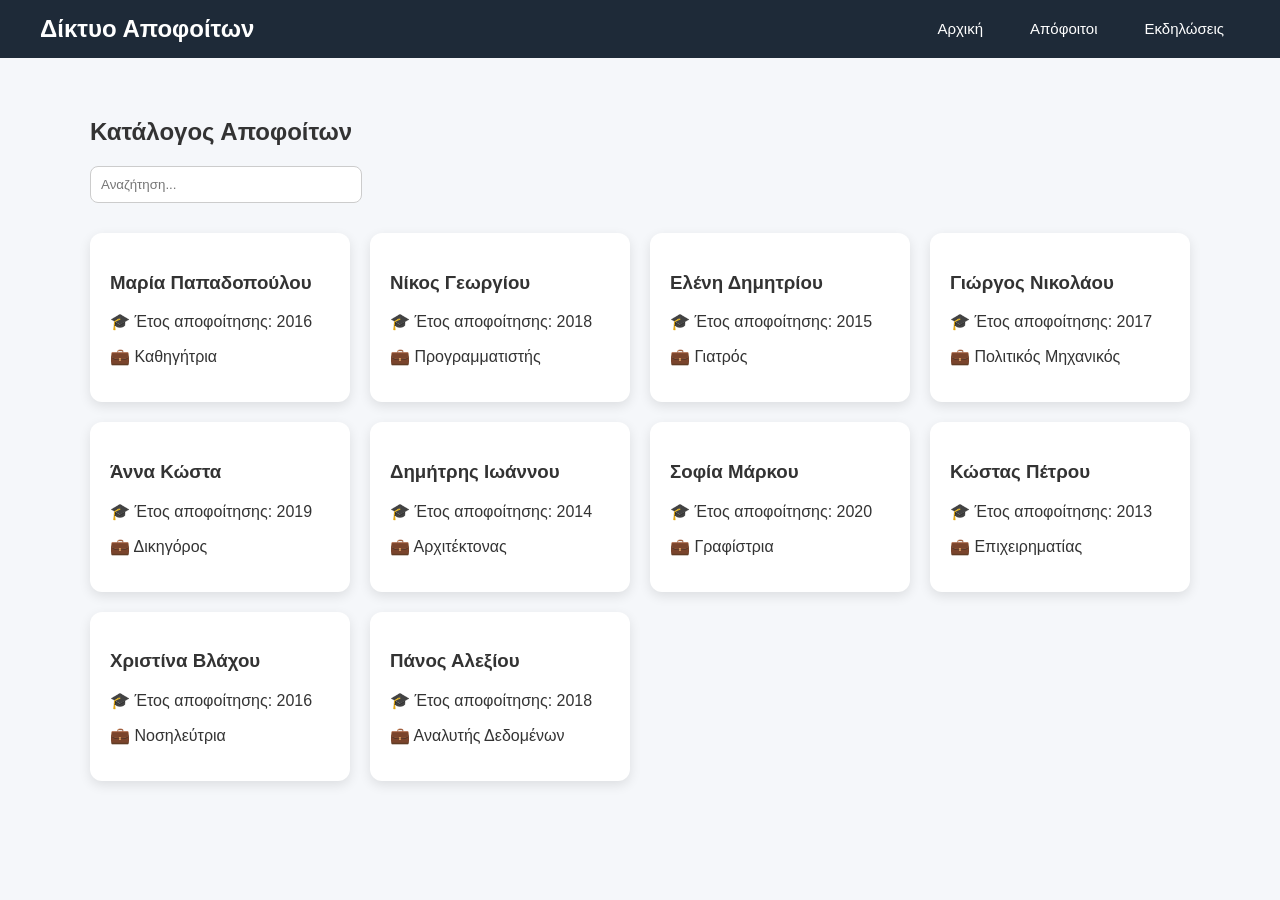
==== alumni.html @ 1ee9da56 "Initial connmmit to SIT" ====
<!DOCTYPE html>
<html lang="el">
<head>
  <meta charset="UTF-8">
  <title>Απόφοιτοι</title>
  <link rel="stylesheet" href="assets/css/style.css">
</head>

<body>

<nav>
  <h2>Δίκτυο Αποφοίτων</h2>
  <ul>
    <li><a href="index.html">Αρχική</a></li>
    <li><a href="alumni.html">Απόφοιτοι</a></li>
    <li><a href="events.html">Εκδηλώσεις</a></li>
  </ul>
</nav>

<section class="page">
  <h2>Κατάλογος Αποφοίτων</h2>

  <div class="search-container">
    <input 
        type="text" 
        id="search" 
        placeholder="Αναζήτηση..." 
        oninput="searchAlumni()">
  </div>

  <div id="alumniList" class="grid"></div>
</section>

<script src="assets/js/script.js"></script>

</body>
</html>
---- assets/css/style.css ----
/* =========================
   BASE
========================= */

body {
  font-family: 'Inter', sans-serif;
  margin: 0;
  background: #f5f7fa;
  color: #333;
}

/* =========================
   NAVBAR (MODERN)
========================= */

nav {
  background: #1e2a38;
  color: white;
  padding: 15px 40px;
  display: flex;
  justify-content: space-between;
  align-items: center;
}

nav h2 {
  margin: 0;
  font-weight: 600;
}

/* MENU */
nav ul {
  list-style: none;
  display: flex;
  gap: 15px;
  margin: 0;
  padding: 0;
}

/* LINKS */
nav a {
  text-decoration: none;
  color: white;
  padding: 8px 16px;
  border-radius: 8px;
  font-size: 15px;
  transition: all 0.3s ease;
}

/* HOVER */
nav a:hover {
  background: rgba(255,255,255,0.1);
  color: #00bcd4;
}

/* ACTIVE LINK */
nav a.active {
  background: #00bcd4;
  color: white;
}

/* =========================
   HERO
========================= */

.hero {
  background: linear-gradient(135deg, #1e2a38, #00bcd4);
  color: white;
  padding: 70px 20px;
  text-align: center;
}

.hero h1 {
  margin-bottom: 10px;
}

.hero p {
  opacity: 0.9;
}

/* =========================
   HISTORY SECTION
========================= */

.history {
  padding: 80px 20px;
  background: linear-gradient(to bottom, #f5f7fa, #eef2f7);
}

.history-container {
  max-width: 1100px;
  margin: 0 auto;
  display: grid;
  grid-template-columns: 1fr 1fr;
  gap: 40px;
  align-items: center;
}

/* TEXT CARD */
.history-text {
  background: rgba(255, 255, 255, 0.9);
  backdrop-filter: blur(6px);
  padding: 30px 35px;
  border-radius: 16px;
  box-shadow: 0 10px 30px rgba(0,0,0,0.08);
  transition: 0.3s;
}

.history-text:hover {
  transform: translateY(-3px);
  box-shadow: 0 15px 40px rgba(0,0,0,0.12);
}

.history-text h2 {
  font-size: 28px;
  margin-bottom: 15px;
  color: #1e2a38;
}

.history-text p {
  line-height: 1.7;
  color: #555;
}

/* IMAGE */
.history-image {
  display: flex;
  justify-content: center;
}

/* =========================
   PAGE CONTENT
========================= */

.page {
  max-width: 1100px;
  margin: 0 auto;
  padding: 40px 20px;
}

/* =========================
   CARDS
========================= */

.card {
  background: white;
  padding: 20px;
  border-radius: 12px;
  box-shadow: 0 4px 12px rgba(0,0,0,0.1);
  transition: all 0.3s ease;
}

.card:hover {
  background: linear-gradient(135deg, #00bcd4, #1e2a38);
  color: white;
  transform: translateY(-5px);
  box-shadow: 0 8px 20px rgba(0,188,212,0.4);
}

/* =========================
   GRID
========================= */

.grid {
  display: grid;
  grid-template-columns: repeat(auto-fit, minmax(250px, 1fr));
  gap: 20px;
}

/* =========================
   CAROUSEL
========================= */

.carousel {
  position: relative;
  max-width: 100%;
}

.carousel img {
  width: 100%;
  border-radius: 12px;
  box-shadow: 0 4px 12px rgba(0,0,0,0.2);
}

/* BUTTONS */
.carousel-buttons {
  position: absolute;
  top: 50%;
  width: 100%;
  display: flex;
  justify-content: space-between;
  transform: translateY(-50%);
}

.carousel-buttons button {
  background: rgba(0,0,0,0.5);
  color: white;
  border: none;
  padding: 10px 15px;
  cursor: pointer;
  border-radius: 50%;
  font-size: 18px;
  transition: 0.3s;
}

.carousel-buttons button:hover {
  background: #00bcd4;
}

/* =========================
   SEARCH
========================= */
.search-container {
  margin-bottom: 30px;
}

input {
  padding: 10px;
  width: 250px;
  border-radius: 8px;
  border: 1px solid #ccc;
  outline: none;
  transition: 0.2s;
}

input:focus {
  border-color: #00bcd4;
  box-shadow: 0 0 5px rgba(0,188,212,0.4);
}

/* =========================
   RESPONSIVE
========================= */

@media (max-width: 768px) {
  .history-container {
    grid-template-columns: 1fr;
    text-align: center;
  }

  nav {
    flex-direction: column;
    gap: 10px;
  }
}
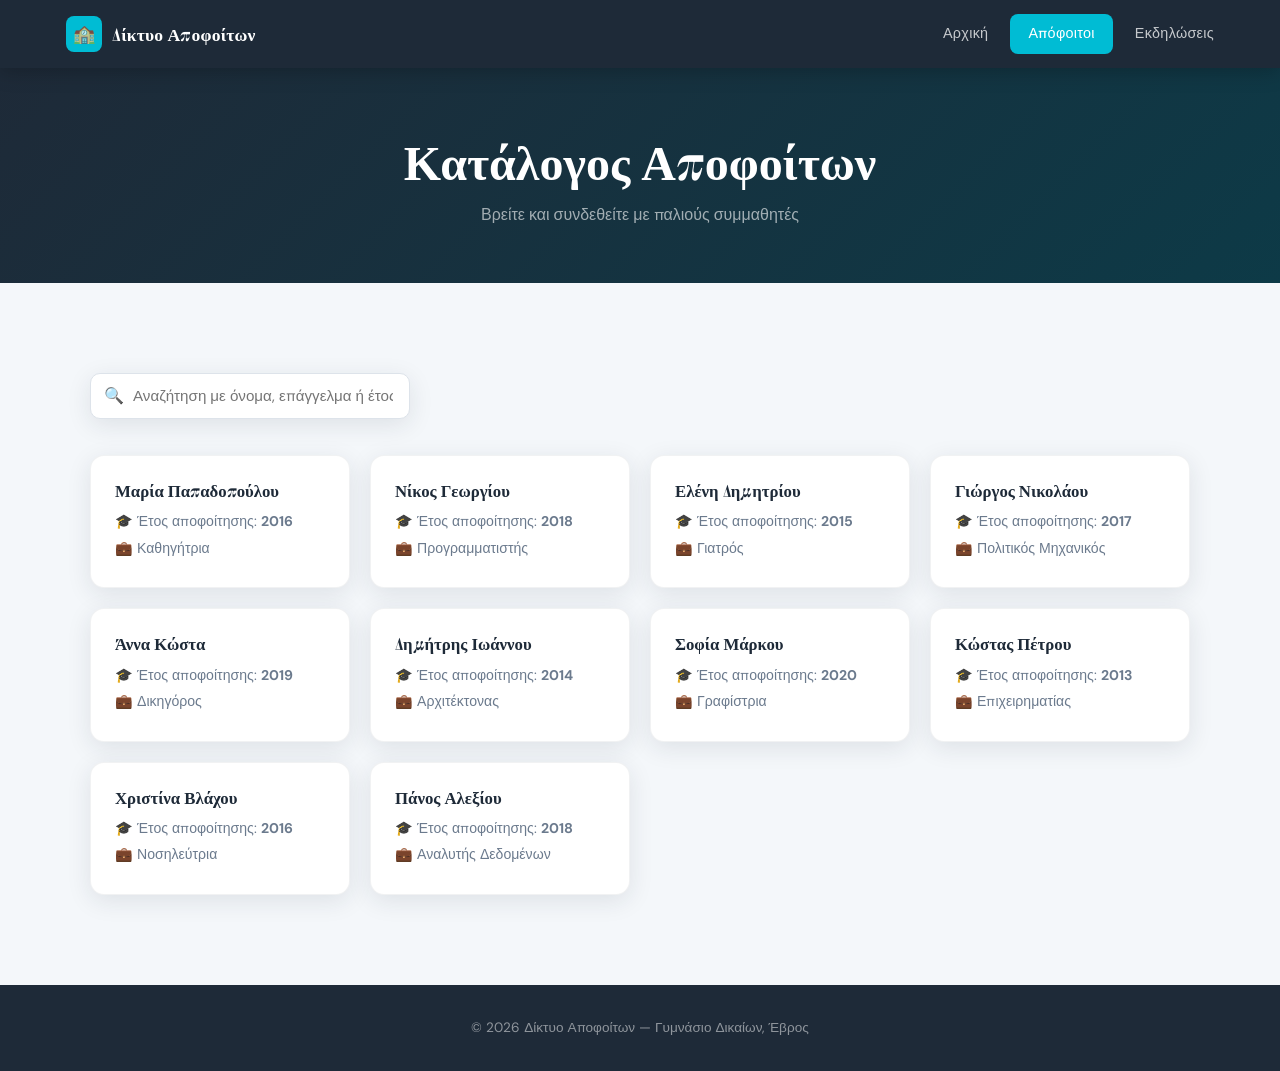
==== commit 8bd6ea0e: "Updating with new version build from claude" ====
--- a/alumni.html
+++ b/alumni.html
@@ -2,36 +2,53 @@
 <html lang="el">
 <head>
   <meta charset="UTF-8">
-  <title>Απόφοιτοι</title>
+  <meta name="viewport" content="width=device-width, initial-scale=1.0">
+  <title>Απόφοιτοι — Γυμνάσιο Δικαίων</title>
   <link rel="stylesheet" href="assets/css/style.css">
 </head>
-
 <body>
 
-<nav>
-  <h2>Δίκτυο Αποφοίτων</h2>
-  <ul>
-    <li><a href="index.html">Αρχική</a></li>
-    <li><a href="alumni.html">Απόφοιτοι</a></li>
-    <li><a href="events.html">Εκδηλώσεις</a></li>
-  </ul>
-</nav>
+  <!-- NAVBAR -->
+  <nav>
+    <a href="index.html" class="nav-brand">
+      <div class="nav-brand-icon">🏫</div>
+      <h2>Δίκτυο Αποφοίτων</h2>
+    </a>
+    <ul>
+      <li><a href="index.html">Αρχική</a></li>
+      <li><a href="alumni.html">Απόφοιτοι</a></li>
+      <li><a href="events.html">Εκδηλώσεις</a></li>
+    </ul>
+  </nav>
 
-<section class="page">
-  <h2>Κατάλογος Αποφοίτων</h2>
-
-  <div class="search-container">
-    <input 
-        type="text" 
-        id="search" 
-        placeholder="Αναζήτηση..." 
-        oninput="searchAlumni()">
+  <!-- PAGE HEADER -->
+  <div class="page-header">
+    <h1>Κατάλογος Αποφοίτων</h1>
+    <p>Βρείτε και συνδεθείτε με παλιούς συμμαθητές</p>
   </div>
 
-  <div id="alumniList" class="grid"></div>
-</section>
+  <!-- ALUMNI LIST -->
+  <section>
+    <div class="section-inner">
+      <div class="search-container">
+        <div class="search-wrapper">
+          <span class="search-icon">🔍</span>
+          <input
+            type="text"
+            id="search"
+            placeholder="Αναζήτηση με όνομα, επάγγελμα ή έτος..."
+            oninput="searchAlumni()">
+        </div>
+      </div>
+      <div id="alumniList" class="grid"></div>
+    </div>
+  </section>
 
-<script src="assets/js/script.js"></script>
+  <!-- FOOTER -->
+  <footer>
+    <p>© 2026 Δίκτυο Αποφοίτων — Γυμνάσιο Δικαίων, Έβρος</p>
+  </footer>
 
+  <script src="assets/js/script.js"></script>
 </body>
-</html>+</html>
--- a/assets/css/style.css
+++ b/assets/css/style.css
@@ -1,159 +1,747 @@
+/* =========================
+   CSS VARIABLES
+========================= */
+
+@import url('https://fonts.googleapis.com/css2?family=Playfair+Display:wght@400;700&family=DM+Sans:wght@300;400;500;600&display=swap');
+
+:root {
+  --navy:       #1e2a38;
+  --navy-light: #2c3e52;
+  --cyan:       #00bcd4;
+  --cyan-dark:  #0097a7;
+  --cyan-glow:  rgba(0, 188, 212, 0.25);
+  --bg:         #f4f7fa;
+  --bg-card:    #ffffff;
+  --text:       #1e2a38;
+  --text-muted: #6b7a8d;
+  --radius:     14px;
+  --shadow:     0 6px 24px rgba(30, 42, 56, 0.10);
+  --shadow-lg:  0 16px 48px rgba(30, 42, 56, 0.16);
+  --transition: 0.3s cubic-bezier(0.4, 0, 0.2, 1);
+}
+
 /* =========================
    BASE
 ========================= */
 
+*, *::before, *::after { box-sizing: border-box; margin: 0; padding: 0; }
+
+html { scroll-behavior: smooth; }
+
 body {
-  font-family: 'Inter', sans-serif;
-  margin: 0;
-  background: #f5f7fa;
-  color: #333;
-}
-
-/* =========================
-   NAVBAR (MODERN)
+  font-family: 'DM Sans', sans-serif;
+  background: var(--bg);
+  color: var(--text);
+  line-height: 1.6;
+  -webkit-font-smoothing: antialiased;
+}
+
+h1, h2, h3 { font-family: 'Playfair Display', serif; line-height: 1.2; }
+
+/* =========================
+   NAVBAR
 ========================= */
 
 nav {
-  background: #1e2a38;
-  color: white;
-  padding: 15px 40px;
+  background: var(--navy);
+  padding: 0 48px;
   display: flex;
   justify-content: space-between;
   align-items: center;
-}
-
-nav h2 {
-  margin: 0;
-  font-weight: 600;
-}
-
-/* MENU */
+  position: sticky;
+  top: 0;
+  z-index: 100;
+  height: 68px;
+  box-shadow: 0 2px 20px rgba(0,0,0,0.25);
+}
+
+.nav-brand {
+  display: flex;
+  align-items: center;
+  gap: 10px;
+  text-decoration: none;
+}
+
+.nav-brand-icon {
+  width: 36px;
+  height: 36px;
+  background: var(--cyan);
+  border-radius: 8px;
+  display: flex;
+  align-items: center;
+  justify-content: center;
+  font-size: 18px;
+  flex-shrink: 0;
+}
+
+.nav-brand h2 {
+  color: white;
+  font-family: 'Playfair Display', serif;
+  font-size: 1.1rem;
+  font-weight: 700;
+  letter-spacing: 0.01em;
+}
+
 nav ul {
   list-style: none;
   display: flex;
-  gap: 15px;
-  margin: 0;
-  padding: 0;
-}
-
-/* LINKS */
+  gap: 4px;
+}
+
 nav a {
   text-decoration: none;
-  color: white;
-  padding: 8px 16px;
+  color: rgba(255,255,255,0.75);
+  padding: 8px 18px;
   border-radius: 8px;
-  font-size: 15px;
-  transition: all 0.3s ease;
-}
-
-/* HOVER */
+  font-size: 0.9rem;
+  font-weight: 500;
+  letter-spacing: 0.02em;
+  transition: var(--transition);
+  display: block;
+}
+
 nav a:hover {
-  background: rgba(255,255,255,0.1);
-  color: #00bcd4;
-}
-
-/* ACTIVE LINK */
+  background: rgba(255,255,255,0.08);
+  color: white;
+}
+
 nav a.active {
-  background: #00bcd4;
-  color: white;
-}
-
-/* =========================
-   HERO
+  background: var(--cyan);
+  color: white;
+}
+
+/* =========================
+   HERO — ANIMATED GRADIENT
 ========================= */
 
 .hero {
-  background: linear-gradient(135deg, #1e2a38, #00bcd4);
-  color: white;
-  padding: 70px 20px;
+  position: relative;
+  min-height: 88vh;
+  display: flex;
+  align-items: center;
+  justify-content: center;
   text-align: center;
+  overflow: hidden;
+  background: var(--navy);
+}
+
+.hero-bg {
+  position: absolute;
+  inset: 0;
+  background: linear-gradient(135deg, #1e2a38 0%, #0d3a47 35%, #00bcd4 70%, #1e2a38 100%);
+  background-size: 400% 400%;
+  animation: gradientShift 10s ease infinite;
+}
+
+@keyframes gradientShift {
+  0%   { background-position: 0% 50%; }
+  50%  { background-position: 100% 50%; }
+  100% { background-position: 0% 50%; }
+}
+
+/* Subtle noise texture overlay */
+.hero-bg::after {
+  content: '';
+  position: absolute;
+  inset: 0;
+  background-image: url("data:image/svg+xml,%3Csvg viewBox='0 0 256 256' xmlns='http://www.w3.org/2000/svg'%3E%3Cfilter id='noise'%3E%3CfeTurbulence type='fractalNoise' baseFrequency='0.9' numOctaves='4' stitchTiles='stitch'/%3E%3C/filter%3E%3Crect width='100%25' height='100%25' filter='url(%23noise)' opacity='0.04'/%3E%3C/svg%3E");
+  opacity: 0.4;
+  pointer-events: none;
+}
+
+.hero-content {
+  position: relative;
+  z-index: 2;
+  max-width: 720px;
+  padding: 40px 24px;
+  animation: heroFadeUp 1s ease both;
+}
+
+@keyframes heroFadeUp {
+  from { opacity: 0; transform: translateY(30px); }
+  to   { opacity: 1; transform: translateY(0); }
+}
+
+.hero-eyebrow {
+  display: inline-block;
+  background: var(--cyan-glow);
+  border: 1px solid rgba(0, 188, 212, 0.4);
+  color: var(--cyan);
+  font-size: 0.75rem;
+  font-weight: 600;
+  letter-spacing: 0.15em;
+  text-transform: uppercase;
+  padding: 6px 16px;
+  border-radius: 100px;
+  margin-bottom: 24px;
 }
 
 .hero h1 {
-  margin-bottom: 10px;
+  font-size: clamp(2.4rem, 5vw, 4rem);
+  color: white;
+  margin-bottom: 20px;
+  text-shadow: 0 2px 20px rgba(0,0,0,0.3);
 }
 
 .hero p {
-  opacity: 0.9;
-}
-
-/* =========================
-   HISTORY SECTION
-========================= */
-
-.history {
-  padding: 80px 20px;
-  background: linear-gradient(to bottom, #f5f7fa, #eef2f7);
-}
-
-.history-container {
+  font-size: 1.15rem;
+  color: rgba(255,255,255,0.75);
+  max-width: 520px;
+  margin: 0 auto 36px;
+}
+
+.hero-actions {
+  display: flex;
+  gap: 14px;
+  justify-content: center;
+  flex-wrap: wrap;
+}
+
+.btn {
+  display: inline-block;
+  padding: 13px 28px;
+  border-radius: 10px;
+  font-family: 'DM Sans', sans-serif;
+  font-size: 0.95rem;
+  font-weight: 600;
+  text-decoration: none;
+  cursor: pointer;
+  border: none;
+  transition: var(--transition);
+}
+
+.btn-primary {
+  background: var(--cyan);
+  color: white;
+  box-shadow: 0 4px 16px rgba(0, 188, 212, 0.4);
+}
+
+.btn-primary:hover {
+  background: var(--cyan-dark);
+  transform: translateY(-2px);
+  box-shadow: 0 8px 24px rgba(0, 188, 212, 0.5);
+}
+
+.btn-outline {
+  background: transparent;
+  color: white;
+  border: 1.5px solid rgba(255,255,255,0.35);
+}
+
+.btn-outline:hover {
+  background: rgba(255,255,255,0.08);
+  border-color: white;
+  transform: translateY(-2px);
+}
+
+.hero-scroll {
+  position: absolute;
+  bottom: 28px;
+  left: 50%;
+  transform: translateX(-50%);
+  z-index: 2;
+  display: flex;
+  flex-direction: column;
+  align-items: center;
+  gap: 6px;
+  color: rgba(255,255,255,0.4);
+  font-size: 0.7rem;
+  letter-spacing: 0.1em;
+  text-transform: uppercase;
+  animation: bounce 2s ease infinite;
+}
+
+.hero-scroll span { font-size: 1.2rem; }
+
+@keyframes bounce {
+  0%, 100% { transform: translateX(-50%) translateY(0); }
+  50%       { transform: translateX(-50%) translateY(6px); }
+}
+
+/* =========================
+   STATS BAR
+========================= */
+
+.stats {
+  background: var(--navy);
+  padding: 0;
+}
+
+.stats-inner {
+  display: grid;
+  grid-template-columns: repeat(4, 1fr);
   max-width: 1100px;
   margin: 0 auto;
+}
+
+.stat-item {
+  padding: 32px 20px;
+  text-align: center;
+  border-right: 1px solid rgba(255,255,255,0.06);
+  position: relative;
+}
+
+.stat-item:last-child { border-right: none; }
+
+.stat-number {
+  font-family: 'Playfair Display', serif;
+  font-size: 2.4rem;
+  font-weight: 700;
+  color: var(--cyan);
+  display: block;
+  line-height: 1;
+  margin-bottom: 6px;
+}
+
+.stat-label {
+  font-size: 0.8rem;
+  color: rgba(255,255,255,0.5);
+  letter-spacing: 0.08em;
+  text-transform: uppercase;
+  font-weight: 500;
+}
+
+/* =========================
+   SECTION SHARED
+========================= */
+
+section { padding: 90px 24px; }
+
+.section-inner {
+  max-width: 1100px;
+  margin: 0 auto;
+}
+
+.section-header {
+  margin-bottom: 52px;
+}
+
+.section-header.centered { text-align: center; }
+
+.section-eyebrow {
+  display: inline-block;
+  color: var(--cyan);
+  font-size: 0.75rem;
+  font-weight: 600;
+  letter-spacing: 0.15em;
+  text-transform: uppercase;
+  margin-bottom: 10px;
+}
+
+.section-header h2 {
+  font-size: clamp(1.8rem, 3.5vw, 2.6rem);
+  color: var(--navy);
+  margin-bottom: 14px;
+}
+
+.section-header p {
+  font-size: 1rem;
+  color: var(--text-muted);
+  max-width: 540px;
+}
+
+.section-header.centered p { margin: 0 auto; }
+
+/* =========================
+   HISTORY SECTION
+========================= */
+
+.history { background: white; }
+
+.history-grid {
   display: grid;
   grid-template-columns: 1fr 1fr;
-  gap: 40px;
-  align-items: center;
-}
-
-/* TEXT CARD */
-.history-text {
-  background: rgba(255, 255, 255, 0.9);
+  gap: 60px;
+  align-items: center;
+}
+
+.history-text p {
+  color: var(--text-muted);
+  line-height: 1.8;
+  margin-bottom: 16px;
+  font-size: 0.97rem;
+}
+
+.history-text p:last-child { margin-bottom: 0; }
+
+/* =========================
+   CAROUSEL
+========================= */
+
+.carousel {
+  position: relative;
+  border-radius: var(--radius);
+  overflow: hidden;
+  box-shadow: var(--shadow-lg);
+}
+
+.carousel img {
+  width: 100%;
+  height: 380px;
+  object-fit: cover;
+  display: block;
+  transition: opacity 0.5s ease;
+}
+
+.carousel-buttons {
+  position: absolute;
+  top: 50%;
+  width: 100%;
+  display: flex;
+  justify-content: space-between;
+  transform: translateY(-50%);
+  padding: 0 14px;
+  pointer-events: none;
+}
+
+.carousel-buttons button {
+  background: rgba(30, 42, 56, 0.65);
   backdrop-filter: blur(6px);
-  padding: 30px 35px;
-  border-radius: 16px;
-  box-shadow: 0 10px 30px rgba(0,0,0,0.08);
-  transition: 0.3s;
-}
-
-.history-text:hover {
-  transform: translateY(-3px);
-  box-shadow: 0 15px 40px rgba(0,0,0,0.12);
-}
-
-.history-text h2 {
-  font-size: 28px;
-  margin-bottom: 15px;
-  color: #1e2a38;
-}
-
-.history-text p {
+  color: white;
+  border: none;
+  width: 40px;
+  height: 40px;
+  cursor: pointer;
+  border-radius: 50%;
+  font-size: 16px;
+  pointer-events: all;
+  transition: var(--transition);
+  display: flex;
+  align-items: center;
+  justify-content: center;
+}
+
+.carousel-buttons button:hover { background: var(--cyan); }
+
+.carousel-dots {
+  position: absolute;
+  bottom: 12px;
+  left: 50%;
+  transform: translateX(-50%);
+  display: flex;
+  gap: 6px;
+}
+
+.carousel-dot {
+  width: 7px;
+  height: 7px;
+  border-radius: 50%;
+  background: rgba(255,255,255,0.4);
+  cursor: pointer;
+  transition: var(--transition);
+}
+
+.carousel-dot.active {
+  background: var(--cyan);
+  width: 20px;
+  border-radius: 4px;
+}
+
+/* =========================
+   LOCAL HISTORY SECTION
+========================= */
+
+.local-history { background: var(--bg); }
+
+.local-history-grid {
+  display: grid;
+  grid-template-columns: repeat(auto-fit, minmax(280px, 1fr));
+  gap: 24px;
+  margin-top: 8px;
+}
+
+.place-card {
+  background: white;
+  border-radius: var(--radius);
+  padding: 28px 24px;
+  box-shadow: var(--shadow);
+  border-top: 3px solid transparent;
+  transition: var(--transition);
+}
+
+.place-card:hover {
+  border-top-color: var(--cyan);
+  transform: translateY(-4px);
+  box-shadow: var(--shadow-lg);
+}
+
+.place-icon {
+  font-size: 2rem;
+  margin-bottom: 14px;
+  display: block;
+}
+
+.place-card h3 {
+  font-size: 1.1rem;
+  color: var(--navy);
+  margin-bottom: 8px;
+}
+
+.place-card p {
+  font-size: 0.88rem;
+  color: var(--text-muted);
   line-height: 1.7;
-  color: #555;
-}
-
-/* IMAGE */
-.history-image {
-  display: flex;
+}
+
+/* =========================
+   PHOTO GALLERY
+========================= */
+
+.gallery { background: white; }
+
+.gallery-grid {
+  display: grid;
+  grid-template-columns: repeat(3, 1fr);
+  grid-template-rows: auto;
+  gap: 16px;
+}
+
+.gallery-item {
+  border-radius: var(--radius);
+  overflow: hidden;
+  cursor: pointer;
+  position: relative;
+  aspect-ratio: 4/3;
+}
+
+.gallery-item:first-child {
+  grid-column: span 2;
+  aspect-ratio: 16/9;
+}
+
+.gallery-item img {
+  width: 100%;
+  height: 100%;
+  object-fit: cover;
+  transition: transform 0.5s ease;
+  display: block;
+}
+
+.gallery-item:hover img { transform: scale(1.04); }
+
+.gallery-overlay {
+  position: absolute;
+  inset: 0;
+  background: linear-gradient(to top, rgba(30,42,56,0.7) 0%, transparent 60%);
+  opacity: 0;
+  transition: var(--transition);
+  display: flex;
+  align-items: flex-end;
+  padding: 18px;
+}
+
+.gallery-item:hover .gallery-overlay { opacity: 1; }
+
+.gallery-overlay span {
+  color: white;
+  font-size: 0.85rem;
+  font-weight: 500;
+}
+
+/* Lightbox */
+.lightbox {
+  display: none;
+  position: fixed;
+  inset: 0;
+  background: rgba(10, 15, 22, 0.95);
+  z-index: 1000;
+  align-items: center;
   justify-content: center;
 }
 
-/* =========================
-   PAGE CONTENT
-========================= */
-
-.page {
-  max-width: 1100px;
-  margin: 0 auto;
-  padding: 40px 20px;
-}
-
-/* =========================
-   CARDS
+.lightbox.open { display: flex; }
+
+.lightbox img {
+  max-width: 90vw;
+  max-height: 85vh;
+  object-fit: contain;
+  border-radius: 8px;
+  box-shadow: 0 30px 80px rgba(0,0,0,0.5);
+}
+
+.lightbox-close {
+  position: absolute;
+  top: 20px;
+  right: 24px;
+  background: none;
+  border: none;
+  color: white;
+  font-size: 2rem;
+  cursor: pointer;
+  opacity: 0.7;
+  transition: var(--transition);
+  line-height: 1;
+}
+
+.lightbox-close:hover { opacity: 1; }
+
+/* =========================
+   CARDS (alumni page)
 ========================= */
 
 .card {
+  background: var(--bg-card);
+  padding: 24px;
+  border-radius: var(--radius);
+  box-shadow: var(--shadow);
+  transition: var(--transition);
+  border: 1px solid rgba(30,42,56,0.06);
+}
+
+.card:hover {
+  background: linear-gradient(135deg, var(--cyan), var(--navy));
+  color: white;
+  transform: translateY(-5px);
+  box-shadow: 0 12px 32px var(--cyan-glow);
+  border-color: transparent;
+}
+
+.card:hover p { color: rgba(255,255,255,0.8); }
+
+.card h3 {
+  font-size: 1.05rem;
+  margin-bottom: 10px;
+  color: var(--navy);
+}
+
+.card:hover h3 { color: white; }
+
+.card p {
+  font-size: 0.88rem;
+  color: var(--text-muted);
+  margin-bottom: 4px;
+}
+
+/* =========================
+   SEARCH
+========================= */
+
+.search-container { margin-bottom: 36px; }
+
+.search-wrapper {
+  position: relative;
+  display: inline-block;
+}
+
+.search-icon {
+  position: absolute;
+  left: 14px;
+  top: 50%;
+  transform: translateY(-50%);
+  color: var(--text-muted);
+  font-size: 1rem;
+  pointer-events: none;
+}
+
+input[type="text"] {
+  padding: 12px 16px 12px 42px;
+  width: 320px;
+  border-radius: 10px;
+  border: 1.5px solid #dde3ea;
+  font-family: 'DM Sans', sans-serif;
+  font-size: 0.95rem;
   background: white;
-  padding: 20px;
-  border-radius: 12px;
-  box-shadow: 0 4px 12px rgba(0,0,0,0.1);
-  transition: all 0.3s ease;
-}
-
-.card:hover {
-  background: linear-gradient(135deg, #00bcd4, #1e2a38);
-  color: white;
-  transform: translateY(-5px);
-  box-shadow: 0 8px 20px rgba(0,188,212,0.4);
+  color: var(--text);
+  outline: none;
+  transition: var(--transition);
+  box-shadow: var(--shadow);
+}
+
+input[type="text"]:focus {
+  border-color: var(--cyan);
+  box-shadow: 0 0 0 3px var(--cyan-glow);
+}
+
+/* =========================
+   EVENTS PAGE
+========================= */
+
+.events-list {
+  display: flex;
+  flex-direction: column;
+  gap: 20px;
+}
+
+.event-card {
+  background: white;
+  border-radius: var(--radius);
+  padding: 28px 32px;
+  box-shadow: var(--shadow);
+  display: grid;
+  grid-template-columns: auto 1fr auto;
+  gap: 24px;
+  align-items: center;
+  border: 1px solid rgba(30,42,56,0.06);
+  transition: var(--transition);
+}
+
+.event-card:hover {
+  transform: translateX(6px);
+  border-left: 3px solid var(--cyan);
+  box-shadow: var(--shadow-lg);
+}
+
+.event-date-block {
+  background: var(--navy);
+  color: white;
+  border-radius: 10px;
+  padding: 12px 16px;
+  text-align: center;
+  min-width: 64px;
+}
+
+.event-date-block .month {
+  font-size: 0.7rem;
+  letter-spacing: 0.1em;
+  text-transform: uppercase;
+  color: var(--cyan);
+  font-weight: 600;
+}
+
+.event-date-block .day {
+  font-family: 'Playfair Display', serif;
+  font-size: 1.8rem;
+  font-weight: 700;
+  line-height: 1;
+}
+
+.event-info h3 {
+  font-size: 1.1rem;
+  color: var(--navy);
+  margin-bottom: 6px;
+}
+
+.event-info p {
+  font-size: 0.88rem;
+  color: var(--text-muted);
+  line-height: 1.6;
+}
+
+.event-tag {
+  background: rgba(0, 188, 212, 0.1);
+  color: var(--cyan-dark);
+  padding: 5px 14px;
+  border-radius: 100px;
+  font-size: 0.78rem;
+  font-weight: 600;
+  white-space: nowrap;
+}
+
+/* =========================
+   FOOTER
+========================= */
+
+footer {
+  background: var(--navy);
+  color: rgba(255,255,255,0.5);
+  text-align: center;
+  padding: 32px 24px;
+  font-size: 0.85rem;
+}
+
+footer a {
+  color: var(--cyan);
+  text-decoration: none;
 }
 
 /* =========================
@@ -167,64 +755,24 @@
 }
 
 /* =========================
-   CAROUSEL
-========================= */
-
-.carousel {
-  position: relative;
-  max-width: 100%;
-}
-
-.carousel img {
-  width: 100%;
-  border-radius: 12px;
-  box-shadow: 0 4px 12px rgba(0,0,0,0.2);
-}
-
-/* BUTTONS */
-.carousel-buttons {
-  position: absolute;
-  top: 50%;
-  width: 100%;
-  display: flex;
-  justify-content: space-between;
-  transform: translateY(-50%);
-}
-
-.carousel-buttons button {
-  background: rgba(0,0,0,0.5);
-  color: white;
-  border: none;
-  padding: 10px 15px;
-  cursor: pointer;
-  border-radius: 50%;
-  font-size: 18px;
-  transition: 0.3s;
-}
-
-.carousel-buttons button:hover {
-  background: #00bcd4;
-}
-
-/* =========================
-   SEARCH
-========================= */
-.search-container {
-  margin-bottom: 30px;
-}
-
-input {
-  padding: 10px;
-  width: 250px;
-  border-radius: 8px;
-  border: 1px solid #ccc;
-  outline: none;
-  transition: 0.2s;
-}
-
-input:focus {
-  border-color: #00bcd4;
-  box-shadow: 0 0 5px rgba(0,188,212,0.4);
+   PAGE HEADER (inner pages)
+========================= */
+
+.page-header {
+  background: linear-gradient(135deg, var(--navy) 0%, #0d3a47 100%);
+  padding: 64px 24px 56px;
+  text-align: center;
+}
+
+.page-header h1 {
+  color: white;
+  font-size: clamp(1.8rem, 4vw, 3rem);
+  margin-bottom: 12px;
+}
+
+.page-header p {
+  color: rgba(255,255,255,0.6);
+  font-size: 1rem;
 }
 
 /* =========================
@@ -232,13 +780,19 @@
 ========================= */
 
 @media (max-width: 768px) {
-  .history-container {
-    grid-template-columns: 1fr;
-    text-align: center;
-  }
-
-  nav {
-    flex-direction: column;
-    gap: 10px;
-  }
-}+  nav { padding: 0 20px; height: auto; flex-direction: column; padding: 16px 20px; gap: 12px; }
+  nav ul { gap: 4px; flex-wrap: wrap; justify-content: center; }
+  .stats-inner { grid-template-columns: repeat(2, 1fr); }
+  .history-grid { grid-template-columns: 1fr; gap: 36px; }
+  .gallery-grid { grid-template-columns: 1fr 1fr; }
+  .gallery-item:first-child { grid-column: span 2; }
+  .event-card { grid-template-columns: 1fr; gap: 12px; }
+  .event-date-block { width: fit-content; }
+  section { padding: 60px 16px; }
+}
+
+@media (max-width: 480px) {
+  .stats-inner { grid-template-columns: repeat(2, 1fr); }
+  .gallery-grid { grid-template-columns: 1fr; }
+  .gallery-item:first-child { grid-column: span 1; }
+}
